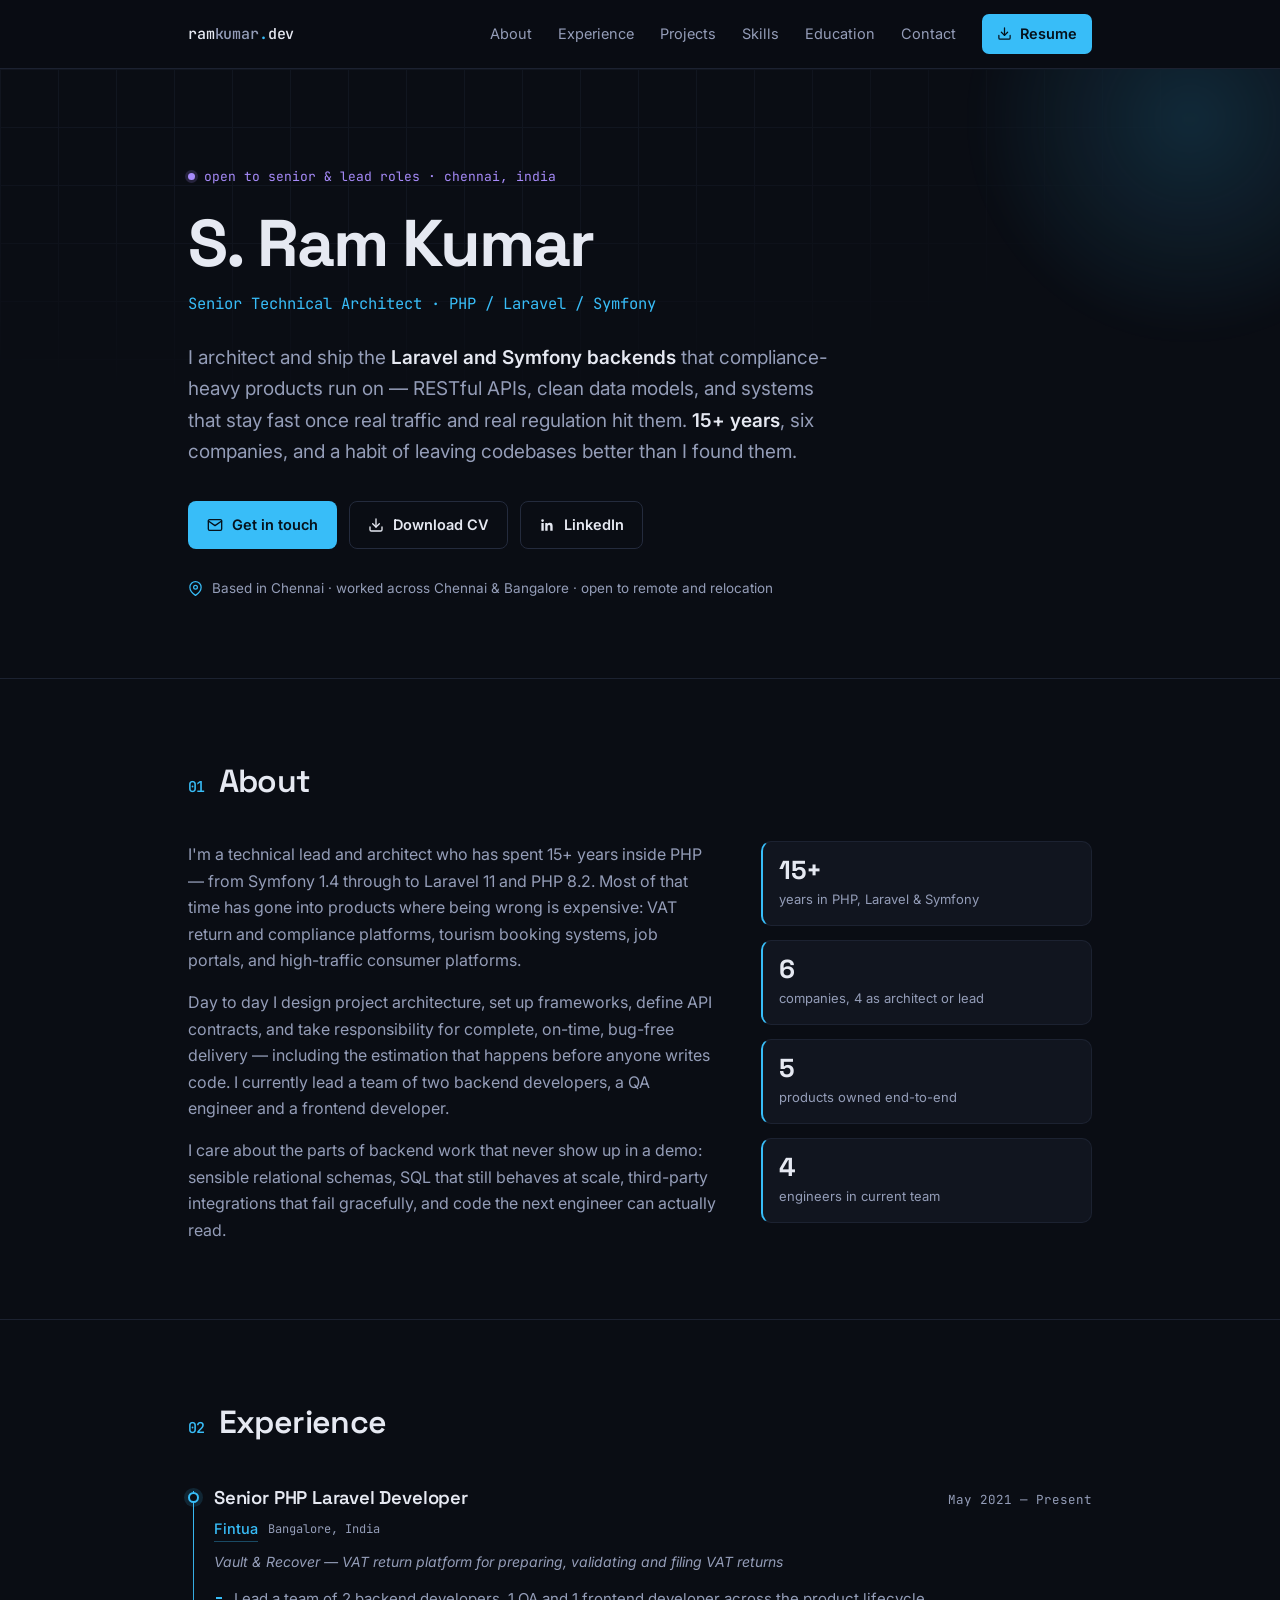
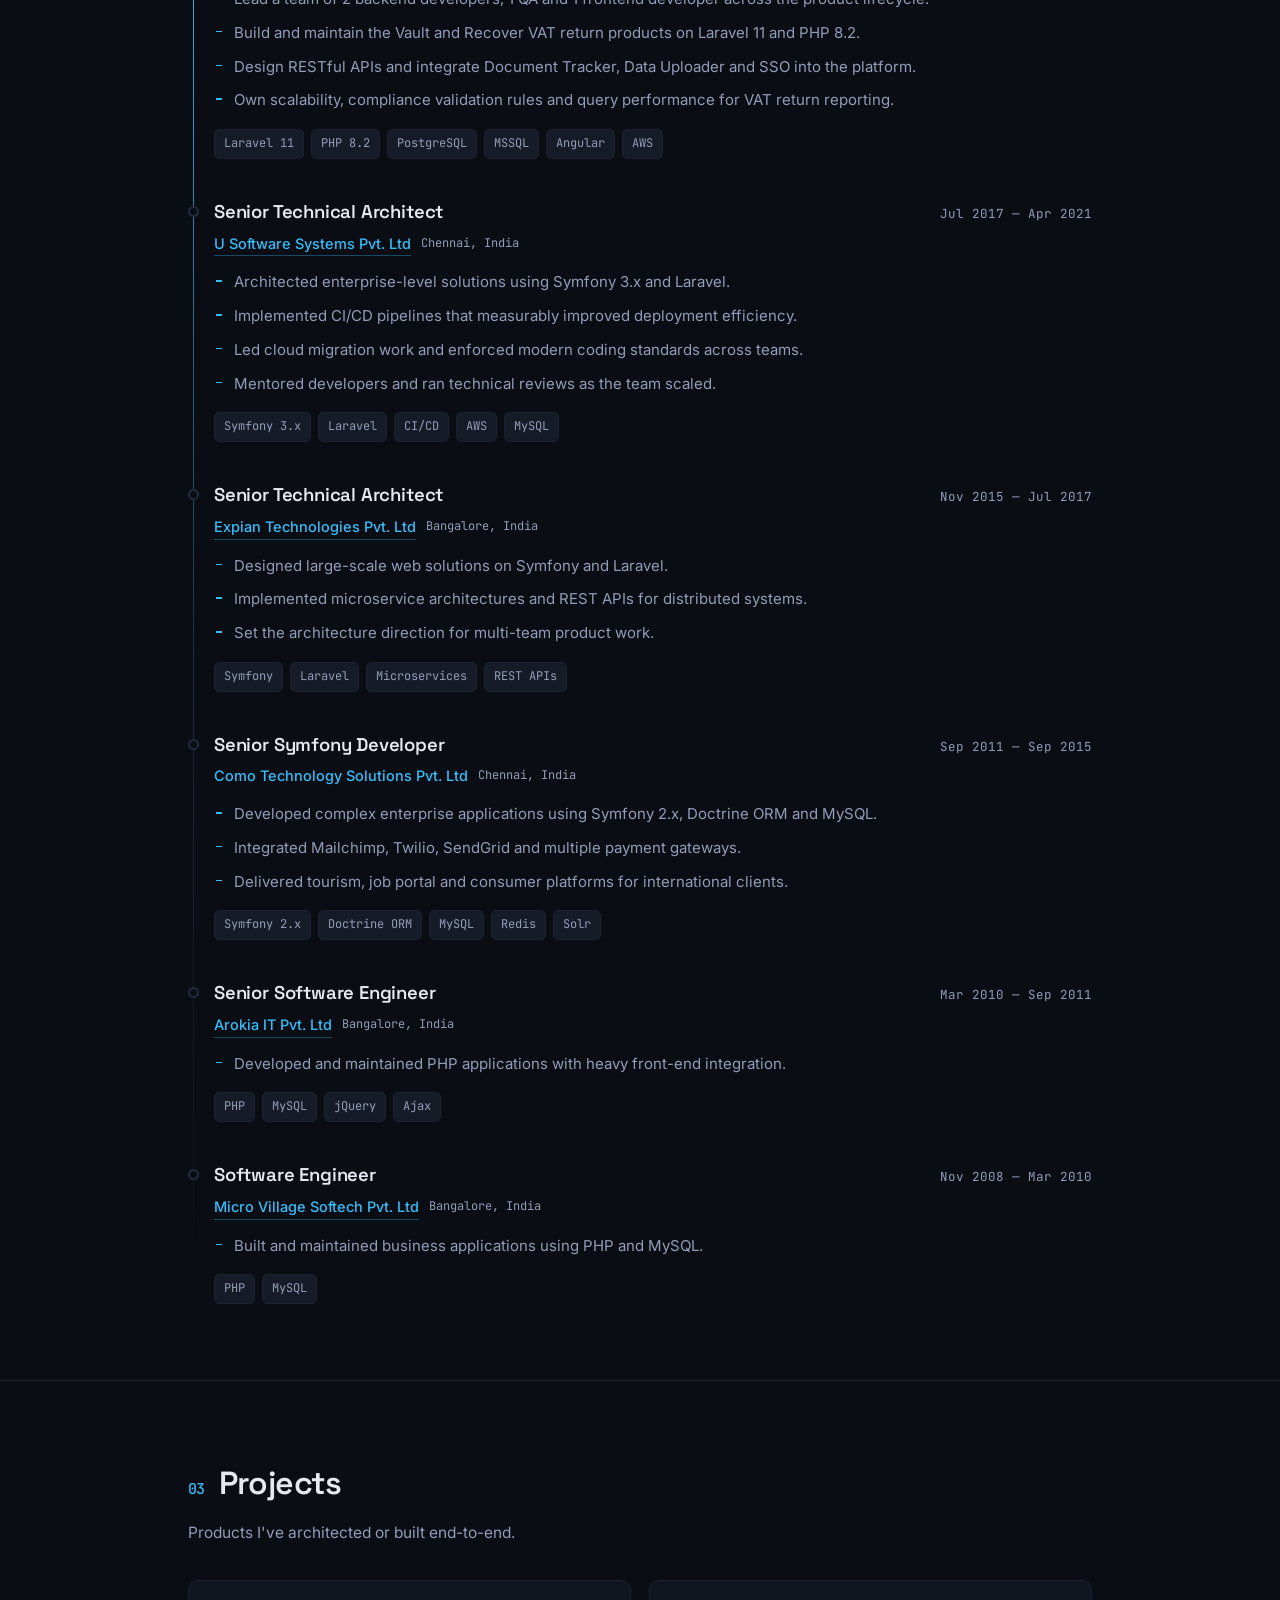
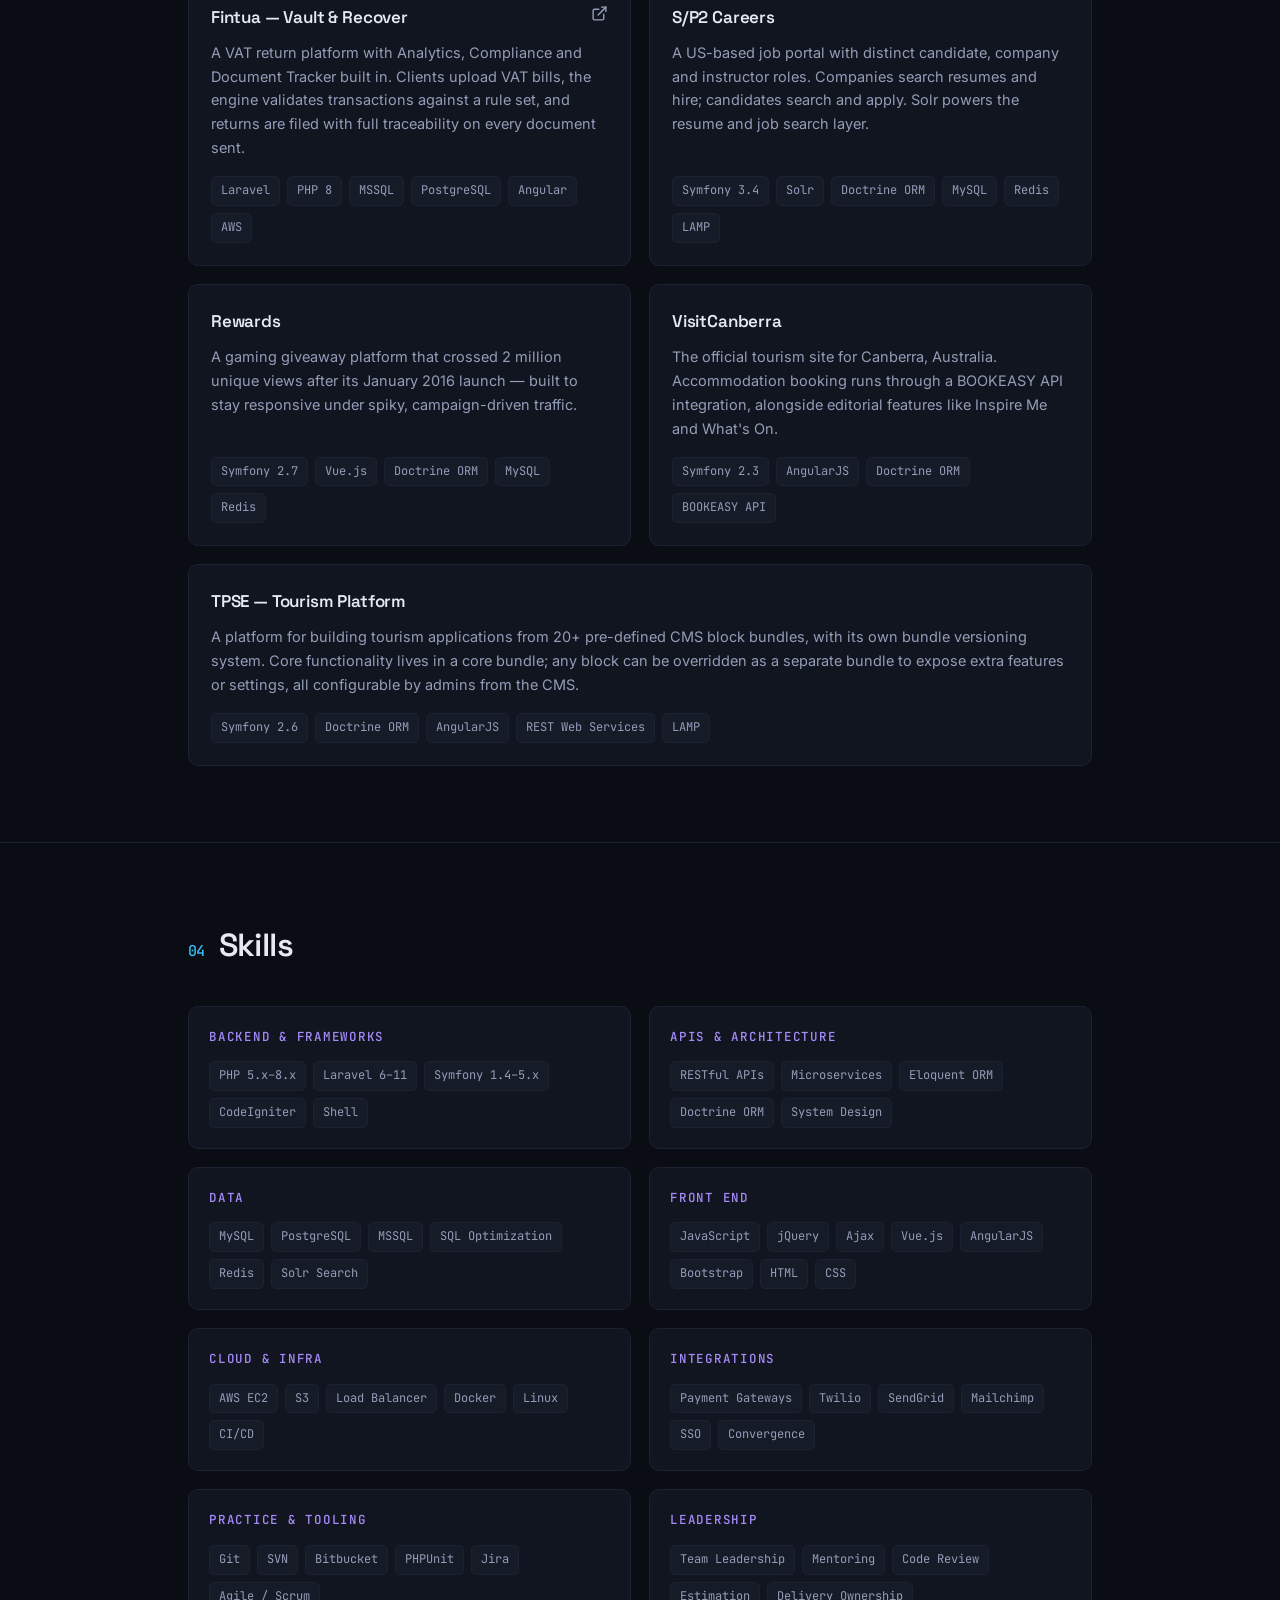
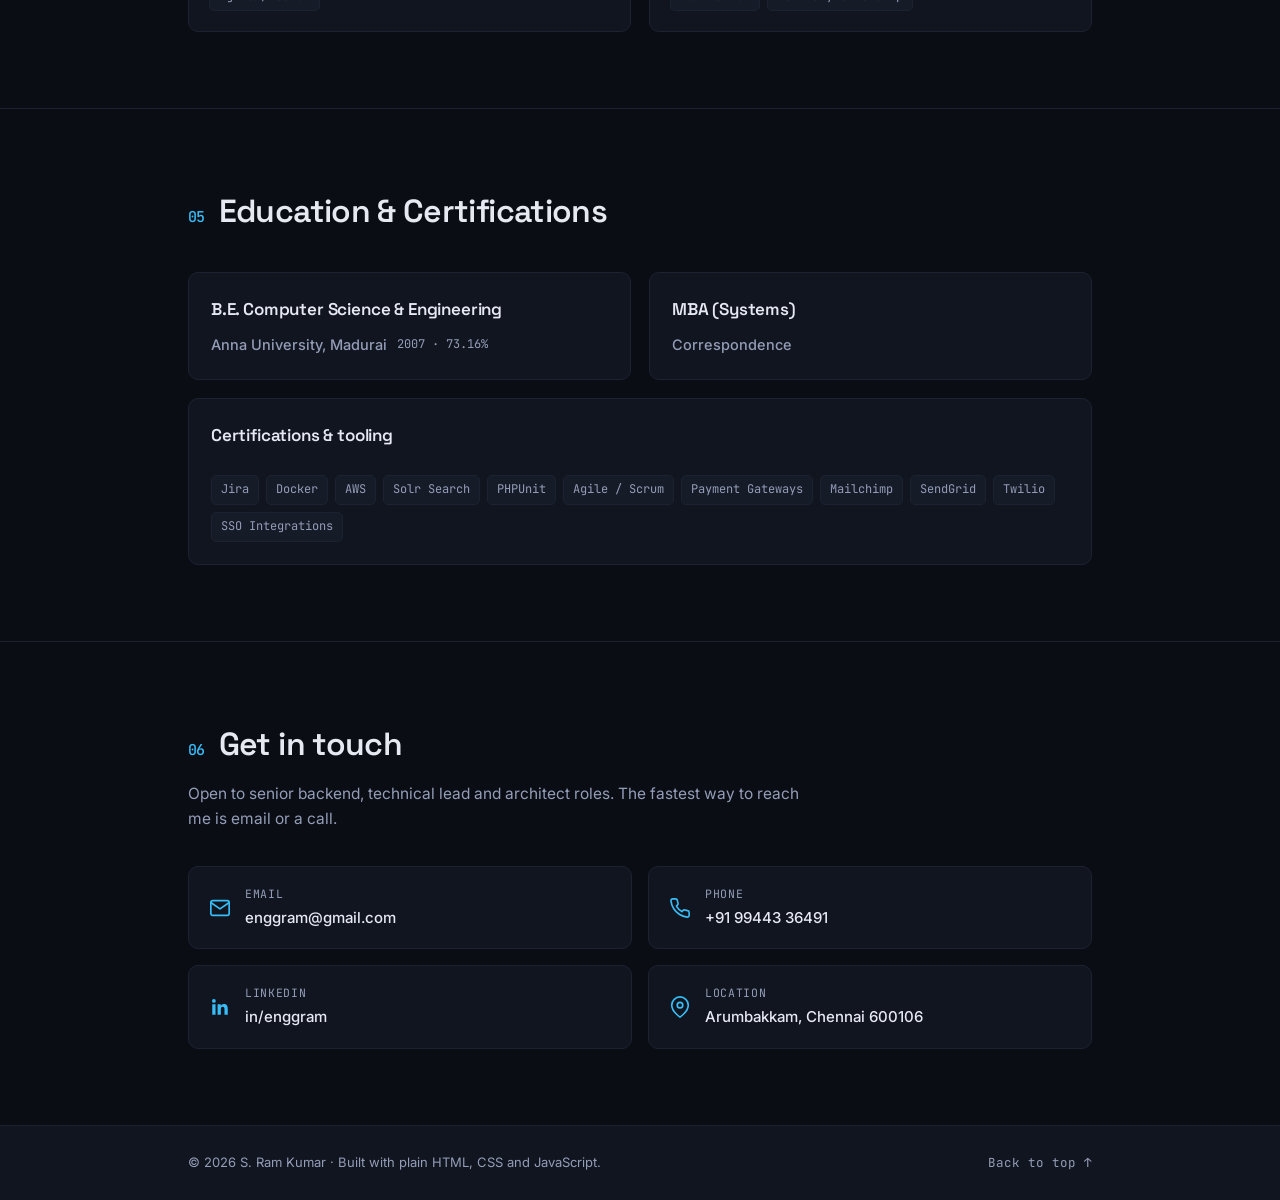
==== index.html @ 25eab1ee "Portfolio & Profile Initial Commit" ====
<!DOCTYPE html>
<html lang="en">
<head>
<meta charset="UTF-8">
<meta name="viewport" content="width=device-width, initial-scale=1.0">
<title>S. Ram Kumar — Senior Technical Architect, PHP / Laravel</title>
<meta name="description" content="S. Ram Kumar — Senior Technical Architect and Technical Lead with 15+ years in PHP, Laravel and Symfony. RESTful APIs, microservices, VAT compliance platforms. Chennai, India.">
<meta name="author" content="S. Ram Kumar">

<!-- Open Graph -->
<meta property="og:type" content="website">
<meta property="og:title" content="S. Ram Kumar — Senior Technical Architect, PHP / Laravel">
<meta property="og:description" content="15+ years building scalable PHP, Laravel and Symfony applications, RESTful APIs and microservices.">
<meta name="twitter:card" content="summary">

<link rel="icon" href="data:image/svg+xml,%3Csvg xmlns='http://www.w3.org/2000/svg' viewBox='0 0 64 64'%3E%3Crect width='64' height='64' rx='14' fill='%230A0D14'/%3E%3Ctext x='32' y='42' font-family='monospace' font-size='26' font-weight='bold' fill='%2338BDF8' text-anchor='middle'%3ERK%3C/text%3E%3C/svg%3E">

<link rel="preconnect" href="https://fonts.googleapis.com">
<link rel="preconnect" href="https://fonts.gstatic.com" crossorigin>
<link href="https://fonts.googleapis.com/css2?family=Space+Grotesk:wght@500;600;700&family=Inter:wght@400;500;600&family=JetBrains+Mono:wght@400;500&display=swap" rel="stylesheet">

<link rel="stylesheet" href="assets/css/styles.css">
</head>
<body>

<a class="skip-link" href="#about">Skip to content</a>

<!-- ============ NAV ============ -->
<header class="nav" id="siteNav">
  <div class="nav-inner">
    <a class="logo" href="#top" aria-label="S. Ram Kumar, back to top">
      ram<span>kumar</span><span class="logo-dot">.</span>dev
    </a>

    <nav class="links" id="navLinks" aria-label="Main navigation">
      <a href="#about">About</a>
      <a href="#experience">Experience</a>
      <a href="#projects">Projects</a>
      <a href="#skills">Skills</a>
      <a href="#education">Education</a>
      <a href="#contact">Contact</a>
      <a class="nav-cta" href="assets/S-Ram-Kumar-CV.pdf" download>
        <svg viewBox="0 0 24 24" fill="none" stroke="currentColor" stroke-width="2" stroke-linecap="round" stroke-linejoin="round" aria-hidden="true"><path d="M21 15v4a2 2 0 0 1-2 2H5a2 2 0 0 1-2-2v-4"/><polyline points="7 10 12 15 17 10"/><line x1="12" y1="15" x2="12" y2="3"/></svg>
        Resume
      </a>
    </nav>

    <button class="nav-toggle" id="navToggle" aria-label="Open menu" aria-expanded="false" aria-controls="navLinks">
      <span></span><span></span><span></span>
    </button>
  </div>
  <div class="scroll-progress" id="scrollProgress" aria-hidden="true"></div>
</header>

<main id="top">

  <!-- ============ HERO ============ -->
  <section class="hero">
    <div class="wrap hero-inner">
      <p class="eyebrow"><span class="dot"></span> open to senior &amp; lead roles · chennai, india</p>

      <h1 class="name">S. Ram Kumar</h1>
      <p class="role">Senior Technical Architect · PHP / Laravel / Symfony</p>

      <p class="tagline">
        I architect and ship the <strong>Laravel and Symfony backends</strong> that compliance-heavy
        products run on — RESTful APIs, clean data models, and systems that stay fast once real
        traffic and real regulation hit them. <strong>15+ years</strong>, six companies, and a
        habit of leaving codebases better than I found them.
      </p>

      <div class="cta-row">
        <a class="btn btn-primary" href="#contact">
          <svg viewBox="0 0 24 24" fill="none" stroke="currentColor" stroke-width="2" stroke-linecap="round" stroke-linejoin="round" aria-hidden="true"><path d="M4 4h16c1.1 0 2 .9 2 2v12c0 1.1-.9 2-2 2H4c-1.1 0-2-.9-2-2V6c0-1.1.9-2 2-2z"/><polyline points="22,6 12,13 2,6"/></svg>
          Get in touch
        </a>
        <a class="btn btn-outline" href="assets/S-Ram-Kumar-CV.pdf" download>
          <svg viewBox="0 0 24 24" fill="none" stroke="currentColor" stroke-width="2" stroke-linecap="round" stroke-linejoin="round" aria-hidden="true"><path d="M21 15v4a2 2 0 0 1-2 2H5a2 2 0 0 1-2-2v-4"/><polyline points="7 10 12 15 17 10"/><line x1="12" y1="15" x2="12" y2="3"/></svg>
          Download CV
        </a>
        <a class="btn btn-outline" href="https://www.linkedin.com/in/enggram/" target="_blank" rel="noopener">
          <svg viewBox="0 0 24 24" fill="currentColor" aria-hidden="true"><path d="M20.45 20.45h-3.55v-5.57c0-1.33-.03-3.04-1.85-3.04-1.85 0-2.13 1.45-2.13 2.94v5.67H9.36V9h3.41v1.56h.05a3.74 3.74 0 0 1 3.37-1.85c3.6 0 4.27 2.37 4.27 5.46v6.28zM5.34 7.43a2.06 2.06 0 1 1 0-4.12 2.06 2.06 0 0 1 0 4.12zM7.12 20.45H3.56V9h3.56v11.45z"/></svg>
          LinkedIn
        </a>
      </div>

      <p class="location-line">
        <svg viewBox="0 0 24 24" fill="none" stroke="currentColor" stroke-width="2" stroke-linecap="round" stroke-linejoin="round" aria-hidden="true"><path d="M21 10c0 7-9 13-9 13s-9-6-9-13a9 9 0 0 1 18 0z"/><circle cx="12" cy="10" r="3"/></svg>
        Based in Chennai · worked across Chennai &amp; Bangalore · open to remote and relocation
      </p>
    </div>
  </section>

  <!-- ============ 01 ABOUT ============ -->
  <section id="about" class="reveal">
    <div class="wrap">
      <h2 class="section-title"><span class="num">01</span>About</h2>

      <div class="about-grid">
        <div class="about-copy">
          <p>
            I'm a technical lead and architect who has spent 15+ years inside PHP — from
            Symfony 1.4 through to Laravel 11 and PHP 8.2. Most of that time has gone into products
            where being wrong is expensive: VAT return and compliance platforms, tourism booking
            systems, job portals, and high-traffic consumer platforms.
          </p>
          <p>
            Day to day I design project architecture, set up frameworks, define API contracts, and
            take responsibility for complete, on-time, bug-free delivery — including the estimation
            that happens before anyone writes code. I currently lead a team of two backend
            developers, a QA engineer and a frontend developer.
          </p>
          <p>
            I care about the parts of backend work that never show up in a demo: sensible relational
            schemas, SQL that still behaves at scale, third-party integrations that fail gracefully,
            and code the next engineer can actually read.
          </p>
        </div>

        <ul class="stats" aria-label="Career highlights">
          <li><strong>15+</strong><span>years in PHP, Laravel &amp; Symfony</span></li>
          <li><strong>6</strong><span>companies, 4 as architect or lead</span></li>
          <li><strong>5</strong><span>products owned end-to-end</span></li>
          <li><strong>4</strong><span>engineers in current team</span></li>
        </ul>
      </div>
    </div>
  </section>

  <!-- ============ 02 EXPERIENCE ============ -->
  <section id="experience" class="reveal">
    <div class="wrap">
      <h2 class="section-title"><span class="num">02</span>Experience</h2>

      <div class="timeline">

        <article class="job">
          <div class="job-head">
            <h3>Senior PHP Laravel Developer</h3>
            <span class="period">May 2021 — Present</span>
          </div>
          <p class="company">
            <a href="https://vault.fintua.com" target="_blank" rel="noopener">Fintua</a>
            <span class="loc">Bangalore, India</span>
          </p>
          <p class="context">Vault &amp; Recover — VAT return platform for preparing, validating and filing VAT returns</p>
          <ul>
            <li>Lead a team of 2 backend developers, 1 QA and 1 frontend developer across the product lifecycle.</li>
            <li>Build and maintain the Vault and Recover VAT return products on Laravel 11 and PHP 8.2.</li>
            <li>Design RESTful APIs and integrate Document Tracker, Data Uploader and SSO into the platform.</li>
            <li>Own scalability, compliance validation rules and query performance for VAT return reporting.</li>
          </ul>
          <ul class="tags" aria-label="Technologies">
            <li>Laravel 11</li><li>PHP 8.2</li><li>PostgreSQL</li><li>MSSQL</li><li>Angular</li><li>AWS</li>
          </ul>
        </article>

        <article class="job">
          <div class="job-head">
            <h3>Senior Technical Architect</h3>
            <span class="period">Jul 2017 — Apr 2021</span>
          </div>
          <p class="company">
            <a href="https://www.usoftwaresystems.in" target="_blank" rel="noopener">U Software Systems Pvt. Ltd</a>
            <span class="loc">Chennai, India</span>
          </p>
          <ul>
            <li>Architected enterprise-level solutions using Symfony 3.x and Laravel.</li>
            <li>Implemented CI/CD pipelines that measurably improved deployment efficiency.</li>
            <li>Led cloud migration work and enforced modern coding standards across teams.</li>
            <li>Mentored developers and ran technical reviews as the team scaled.</li>
          </ul>
          <ul class="tags" aria-label="Technologies">
            <li>Symfony 3.x</li><li>Laravel</li><li>CI/CD</li><li>AWS</li><li>MySQL</li>
          </ul>
        </article>

        <article class="job">
          <div class="job-head">
            <h3>Senior Technical Architect</h3>
            <span class="period">Nov 2015 — Jul 2017</span>
          </div>
          <p class="company">
            <a href="https://thescalers.com/" target="_blank" rel="noopener">Expian Technologies Pvt. Ltd</a>
            <span class="loc">Bangalore, India</span>
          </p>
          <ul>
            <li>Designed large-scale web solutions on Symfony and Laravel.</li>
            <li>Implemented microservice architectures and REST APIs for distributed systems.</li>
            <li>Set the architecture direction for multi-team product work.</li>
          </ul>
          <ul class="tags" aria-label="Technologies">
            <li>Symfony</li><li>Laravel</li><li>Microservices</li><li>REST APIs</li>
          </ul>
        </article>

        <article class="job">
          <div class="job-head">
            <h3>Senior Symfony Developer</h3>
            <span class="period">Sep 2011 — Sep 2015</span>
          </div>
          <p class="company">
            Como Technology Solutions Pvt. Ltd
            <span class="loc">Chennai, India</span>
          </p>
          <ul>
            <li>Developed complex enterprise applications using Symfony 2.x, Doctrine ORM and MySQL.</li>
            <li>Integrated Mailchimp, Twilio, SendGrid and multiple payment gateways.</li>
            <li>Delivered tourism, job portal and consumer platforms for international clients.</li>
          </ul>
          <ul class="tags" aria-label="Technologies">
            <li>Symfony 2.x</li><li>Doctrine ORM</li><li>MySQL</li><li>Redis</li><li>Solr</li>
          </ul>
        </article>

        <article class="job">
          <div class="job-head">
            <h3>Senior Software Engineer</h3>
            <span class="period">Mar 2010 — Sep 2011</span>
          </div>
          <p class="company">
            <a href="https://www.arokiait.com/" target="_blank" rel="noopener">Arokia IT Pvt. Ltd</a>
            <span class="loc">Bangalore, India</span>
          </p>
          <ul>
            <li>Developed and maintained PHP applications with heavy front-end integration.</li>
          </ul>
          <ul class="tags" aria-label="Technologies">
            <li>PHP</li><li>MySQL</li><li>jQuery</li><li>Ajax</li>
          </ul>
        </article>

        <article class="job">
          <div class="job-head">
            <h3>Software Engineer</h3>
            <span class="period">Nov 2008 — Mar 2010</span>
          </div>
          <p class="company">
            <a href="https://microvillage.in/" target="_blank" rel="noopener">Micro Village Softech Pvt. Ltd</a>
            <span class="loc">Bangalore, India</span>
          </p>
          <ul>
            <li>Built and maintained business applications using PHP and MySQL.</li>
          </ul>
          <ul class="tags" aria-label="Technologies">
            <li>PHP</li><li>MySQL</li>
          </ul>
        </article>

      </div>
    </div>
  </section>

  <!-- ============ 03 PROJECTS ============ -->
  <section id="projects" class="reveal">
    <div class="wrap">
      <h2 class="section-title"><span class="num">03</span>Projects</h2>
      <p class="section-lead">Products I've architected or built end-to-end.</p>

      <div class="project-grid">

        <article class="card">
          <header>
            <h3>Fintua — Vault &amp; Recover</h3>
            <a class="card-link" href="https://vault.fintua.com" target="_blank" rel="noopener" aria-label="Visit Fintua Vault">
              <svg viewBox="0 0 24 24" fill="none" stroke="currentColor" stroke-width="2" stroke-linecap="round" stroke-linejoin="round" aria-hidden="true"><path d="M18 13v6a2 2 0 0 1-2 2H5a2 2 0 0 1-2-2V8a2 2 0 0 1 2-2h6"/><polyline points="15 3 21 3 21 9"/><line x1="10" y1="14" x2="21" y2="3"/></svg>
            </a>
          </header>
          <p>
            A VAT return platform with Analytics, Compliance and Document Tracker built in. Clients
            upload VAT bills, the engine validates transactions against a rule set, and returns are
            filed with full traceability on every document sent.
          </p>
          <ul class="tags" aria-label="Technologies">
            <li>Laravel</li><li>PHP 8</li><li>MSSQL</li><li>PostgreSQL</li><li>Angular</li><li>AWS</li>
          </ul>
        </article>

        <article class="card">
          <header><h3>S/P2 Careers</h3></header>
          <p>
            A US-based job portal with distinct candidate, company and instructor roles. Companies
            search resumes and hire; candidates search and apply. Solr powers the resume and job
            search layer.
          </p>
          <ul class="tags" aria-label="Technologies">
            <li>Symfony 3.4</li><li>Solr</li><li>Doctrine ORM</li><li>MySQL</li><li>Redis</li><li>LAMP</li>
          </ul>
        </article>

        <article class="card">
          <header><h3>Rewards</h3></header>
          <p>
            A gaming giveaway platform that crossed 2 million unique views after its January 2016
            launch — built to stay responsive under spiky, campaign-driven traffic.
          </p>
          <ul class="tags" aria-label="Technologies">
            <li>Symfony 2.7</li><li>Vue.js</li><li>Doctrine ORM</li><li>MySQL</li><li>Redis</li>
          </ul>
        </article>

        <article class="card">
          <header><h3>VisitCanberra</h3></header>
          <p>
            The official tourism site for Canberra, Australia. Accommodation booking runs through a
            BOOKEASY API integration, alongside editorial features like Inspire Me and What's On.
          </p>
          <ul class="tags" aria-label="Technologies">
            <li>Symfony 2.3</li><li>AngularJS</li><li>Doctrine ORM</li><li>BOOKEASY API</li>
          </ul>
        </article>

        <article class="card card-wide">
          <header><h3>TPSE — Tourism Platform</h3></header>
          <p>
            A platform for building tourism applications from 20+ pre-defined CMS block bundles, with
            its own bundle versioning system. Core functionality lives in a core bundle; any block can
            be overridden as a separate bundle to expose extra features or settings, all configurable
            by admins from the CMS.
          </p>
          <ul class="tags" aria-label="Technologies">
            <li>Symfony 2.6</li><li>Doctrine ORM</li><li>AngularJS</li><li>REST Web Services</li><li>LAMP</li>
          </ul>
        </article>

      </div>
    </div>
  </section>

  <!-- ============ 04 SKILLS ============ -->
  <section id="skills" class="reveal">
    <div class="wrap">
      <h2 class="section-title"><span class="num">04</span>Skills</h2>

      <div class="skills-grid">
        <div class="skill-group">
          <h3>backend &amp; frameworks</h3>
          <ul class="tags">
            <li>PHP 5.x–8.x</li><li>Laravel 6–11</li><li>Symfony 1.4–5.x</li><li>CodeIgniter</li><li>Shell</li>
          </ul>
        </div>

        <div class="skill-group">
          <h3>apis &amp; architecture</h3>
          <ul class="tags">
            <li>RESTful APIs</li><li>Microservices</li><li>Eloquent ORM</li><li>Doctrine ORM</li><li>System Design</li>
          </ul>
        </div>

        <div class="skill-group">
          <h3>data</h3>
          <ul class="tags">
            <li>MySQL</li><li>PostgreSQL</li><li>MSSQL</li><li>SQL Optimization</li><li>Redis</li><li>Solr Search</li>
          </ul>
        </div>

        <div class="skill-group">
          <h3>front end</h3>
          <ul class="tags">
            <li>JavaScript</li><li>jQuery</li><li>Ajax</li><li>Vue.js</li><li>AngularJS</li><li>Bootstrap</li><li>HTML</li><li>CSS</li>
          </ul>
        </div>

        <div class="skill-group">
          <h3>cloud &amp; infra</h3>
          <ul class="tags">
            <li>AWS EC2</li><li>S3</li><li>Load Balancer</li><li>Docker</li><li>Linux</li><li>CI/CD</li>
          </ul>
        </div>

        <div class="skill-group">
          <h3>integrations</h3>
          <ul class="tags">
            <li>Payment Gateways</li><li>Twilio</li><li>SendGrid</li><li>Mailchimp</li><li>SSO</li><li>Convergence</li>
          </ul>
        </div>

        <div class="skill-group">
          <h3>practice &amp; tooling</h3>
          <ul class="tags">
            <li>Git</li><li>SVN</li><li>Bitbucket</li><li>PHPUnit</li><li>Jira</li><li>Agile / Scrum</li>
          </ul>
        </div>

        <div class="skill-group">
          <h3>leadership</h3>
          <ul class="tags">
            <li>Team Leadership</li><li>Mentoring</li><li>Code Review</li><li>Estimation</li><li>Delivery Ownership</li>
          </ul>
        </div>
      </div>
    </div>
  </section>

  <!-- ============ 05 EDUCATION ============ -->
  <section id="education" class="reveal">
    <div class="wrap">
      <h2 class="section-title"><span class="num">05</span>Education &amp; Certifications</h2>

      <div class="edu-grid">
        <article class="card">
          <header><h3>B.E. Computer Science &amp; Engineering</h3></header>
          <p class="company">Anna University, Madurai <span class="loc">2007 · 73.16%</span></p>
        </article>

        <article class="card">
          <header><h3>MBA (Systems)</h3></header>
          <p class="company">Correspondence</p>
        </article>

        <article class="card card-wide">
          <header><h3>Certifications &amp; tooling</h3></header>
          <ul class="tags">
            <li>Jira</li><li>Docker</li><li>AWS</li><li>Solr Search</li><li>PHPUnit</li>
            <li>Agile / Scrum</li><li>Payment Gateways</li><li>Mailchimp</li><li>SendGrid</li>
            <li>Twilio</li><li>SSO Integrations</li>
          </ul>
        </article>
      </div>
    </div>
  </section>

  <!-- ============ 06 CONTACT ============ -->
  <section id="contact" class="contact reveal">
    <div class="wrap">
      <h2 class="section-title"><span class="num">06</span>Get in touch</h2>
      <p class="section-lead">
        Open to senior backend, technical lead and architect roles. The fastest way to reach me is
        email or a call.
      </p>

      <div class="contact-grid">
        <a class="contact-card" href="mailto:enggram@gmail.com">
          <svg viewBox="0 0 24 24" fill="none" stroke="currentColor" stroke-width="1.8" stroke-linecap="round" stroke-linejoin="round" aria-hidden="true"><path d="M4 4h16c1.1 0 2 .9 2 2v12c0 1.1-.9 2-2 2H4c-1.1 0-2-.9-2-2V6c0-1.1.9-2 2-2z"/><polyline points="22,6 12,13 2,6"/></svg>
          <span class="k">email</span>
          <span class="v">enggram@gmail.com</span>
        </a>

        <a class="contact-card" href="tel:+919944336491">
          <svg viewBox="0 0 24 24" fill="none" stroke="currentColor" stroke-width="1.8" stroke-linecap="round" stroke-linejoin="round" aria-hidden="true"><path d="M22 16.92v3a2 2 0 0 1-2.18 2 19.79 19.79 0 0 1-8.63-3.07 19.5 19.5 0 0 1-6-6 19.79 19.79 0 0 1-3.07-8.67A2 2 0 0 1 4.11 2h3a2 2 0 0 1 2 1.72c.13.96.36 1.9.7 2.81a2 2 0 0 1-.45 2.11L8.09 9.91a16 16 0 0 0 6 6l1.27-1.27a2 2 0 0 1 2.11-.45c.9.34 1.85.57 2.81.7A2 2 0 0 1 22 16.92z"/></svg>
          <span class="k">phone</span>
          <span class="v">+91 99443 36491</span>
        </a>

        <a class="contact-card" href="https://www.linkedin.com/in/enggram/" target="_blank" rel="noopener">
          <svg viewBox="0 0 24 24" fill="currentColor" aria-hidden="true"><path d="M20.45 20.45h-3.55v-5.57c0-1.33-.03-3.04-1.85-3.04-1.85 0-2.13 1.45-2.13 2.94v5.67H9.36V9h3.41v1.56h.05a3.74 3.74 0 0 1 3.37-1.85c3.6 0 4.27 2.37 4.27 5.46v6.28zM5.34 7.43a2.06 2.06 0 1 1 0-4.12 2.06 2.06 0 0 1 0 4.12zM7.12 20.45H3.56V9h3.56v11.45z"/></svg>
          <span class="k">linkedin</span>
          <span class="v">in/enggram</span>
        </a>

        <div class="contact-card is-static">
          <svg viewBox="0 0 24 24" fill="none" stroke="currentColor" stroke-width="1.8" stroke-linecap="round" stroke-linejoin="round" aria-hidden="true"><path d="M21 10c0 7-9 13-9 13s-9-6-9-13a9 9 0 0 1 18 0z"/><circle cx="12" cy="10" r="3"/></svg>
          <span class="k">location</span>
          <span class="v">Arumbakkam, Chennai 600106</span>
        </div>
      </div>
    </div>
  </section>

</main>

<footer class="site-footer">
  <div class="wrap footer-inner">
    <p>&copy; <span id="year">2026</span> S. Ram Kumar · Built with plain HTML, CSS and JavaScript.</p>
    <a class="to-top" href="#top">Back to top &uarr;</a>
  </div>
</footer>

<script src="assets/js/main.js" defer></script>
</body>
</html>
---- assets/css/styles.css ----
/* =========================================================
   S. Ram Kumar — single page portfolio
   Dark theme. Plain CSS, no build step.
   ========================================================= */

:root{
  --bg:#0A0D14;
  --surface:#11151F;
  --surface-2:#161B28;
  --line:#242B3D;
  --line-soft:#1C2231;
  --text:#E6E9F2;
  --text-muted:#949DB8;
  --accent:#38BDF8;
  --accent-2:#A78BFA;
  --accent-ink:#06121C;

  --font-display:'Space Grotesk','Inter',sans-serif;
  --font-body:'Inter',-apple-system,BlinkMacSystemFont,'Segoe UI',sans-serif;
  --font-mono:'JetBrains Mono','SFMono-Regular',Menlo,monospace;

  --nav-h:68px;
  --radius:10px;

  color-scheme:dark;
}

*,*::before,*::after{ box-sizing:border-box; }

html{
  scroll-behavior:smooth;
  scroll-padding-top:calc(var(--nav-h) + 16px);
  -webkit-text-size-adjust:100%;
}

body{
  margin:0;
  background:var(--bg);
  color:var(--text);
  font-family:var(--font-body);
  font-size:16px;
  line-height:1.65;
  -webkit-font-smoothing:antialiased;
  overflow-x:hidden;
}

a{ color:inherit; }
img{ max-width:100%; display:block; }
ul{ margin:0; padding:0; }
p{ margin:0 0 16px; }

::selection{ background:var(--accent); color:var(--accent-ink); }

:focus-visible{
  outline:2px solid var(--accent-2);
  outline-offset:3px;
  border-radius:4px;
}

.skip-link{
  position:absolute;
  left:-9999px;
  top:0;
  z-index:200;
  background:var(--accent);
  color:var(--accent-ink);
  padding:10px 18px;
  font-weight:600;
  border-radius:0 0 8px 0;
}
.skip-link:focus{ left:0; }

.wrap{
  width:100%;
  max-width:960px;
  margin:0 auto;
  padding:0 28px;
}

/* ---------------------------------------------------------
   Nav
   --------------------------------------------------------- */
.nav{
  position:sticky;
  top:0;
  z-index:60;
  background:rgba(10,13,20,.82);
  backdrop-filter:blur(12px);
  -webkit-backdrop-filter:blur(12px);
  border-bottom:1px solid var(--line-soft);
  transition:border-color .2s ease, box-shadow .2s ease;
}
.nav.is-scrolled{
  border-bottom-color:var(--line);
  box-shadow:0 8px 30px rgba(0,0,0,.35);
}
/* without backdrop blur, a translucent bar is unreadable over content */
@supports not ((backdrop-filter:blur(2px)) or (-webkit-backdrop-filter:blur(2px))){
  .nav{ background:rgba(10,13,20,.97); }
}
/* keep the bar solid while the mobile panel is open */
body.menu-open .nav{ background:var(--bg); }

.nav-inner{
  max-width:960px;
  margin:0 auto;
  padding:0 28px;
  height:var(--nav-h);
  display:flex;
  align-items:center;
  justify-content:space-between;
  gap:20px;
}

.logo{
  font-family:var(--font-mono);
  font-size:15px;
  font-weight:500;
  text-decoration:none;
  color:var(--text);
  letter-spacing:-.01em;
  white-space:nowrap;
}
.logo span{ color:var(--text-muted); }
.logo .logo-dot{ color:var(--accent); }

.links{
  display:flex;
  align-items:center;
  gap:26px;
}
.links a{
  position:relative;
  text-decoration:none;
  color:var(--text-muted);
  font-size:14.5px;
  padding:4px 0;
  transition:color .16s ease;
}
.links a::after{
  content:"";
  position:absolute;
  left:0; right:0; bottom:-2px;
  height:1.5px;
  background:var(--accent);
  transform:scaleX(0);
  transform-origin:left;
  transition:transform .2s ease;
}
.links a:hover{ color:var(--text); }
.links a:hover::after{ transform:scaleX(1); }
.links a.is-active{ color:var(--accent); }
.links a.is-active::after{ transform:scaleX(1); }

.nav-cta{
  display:inline-flex;
  align-items:center;
  gap:8px;
  background:var(--accent);
  color:var(--accent-ink) !important;
  padding:8px 15px !important;
  border-radius:7px;
  font-weight:600;
  font-size:14px;
  transition:filter .16s ease, transform .12s ease;
}
.nav-cta::after{ display:none !important; }
.nav-cta:hover{ filter:brightness(1.1); transform:translateY(-1px); }
.nav-cta svg{ width:15px; height:15px; }

.nav-toggle{
  display:none;
  flex-direction:column;
  justify-content:center;
  gap:5px;
  width:42px;
  height:42px;
  padding:0 10px;
  background:transparent;
  border:1px solid var(--line);
  border-radius:8px;
  cursor:pointer;
}
.nav-toggle span{
  display:block;
  height:1.8px;
  width:100%;
  background:var(--text);
  border-radius:2px;
  transition:transform .22s ease, opacity .18s ease;
}
.nav-toggle[aria-expanded="true"] span:nth-child(1){ transform:translateY(6.8px) rotate(45deg); }
.nav-toggle[aria-expanded="true"] span:nth-child(2){ opacity:0; }
.nav-toggle[aria-expanded="true"] span:nth-child(3){ transform:translateY(-6.8px) rotate(-45deg); }

.scroll-progress{
  position:absolute;
  left:0; bottom:-1px;
  height:2px;
  width:0;
  background:linear-gradient(90deg,var(--accent),var(--accent-2));
  transition:width .08s linear;
}

/* ---------------------------------------------------------
   Hero
   --------------------------------------------------------- */
.hero{
  position:relative;
  padding:92px 0 78px;
  overflow:hidden;
  border-bottom:1px solid var(--line-soft);
}
.hero::before{
  content:"";
  position:absolute;
  inset:0;
  background-image:
    linear-gradient(var(--line) 1px,transparent 1px),
    linear-gradient(90deg,var(--line) 1px,transparent 1px);
  background-size:58px 58px;
  opacity:.3;
  mask-image:radial-gradient(ellipse 75% 65% at 30% 0%,#000 35%,transparent 88%);
  -webkit-mask-image:radial-gradient(ellipse 75% 65% at 30% 0%,#000 35%,transparent 88%);
}
.hero::after{
  content:"";
  position:absolute;
  top:-180px; right:-140px;
  width:460px; height:460px;
  border-radius:50%;
  background:radial-gradient(circle,rgba(56,189,248,.16),transparent 68%);
  filter:blur(10px);
  pointer-events:none;
}
.hero-inner{ position:relative; z-index:1; }

.eyebrow{
  display:inline-flex;
  align-items:center;
  gap:9px;
  font-family:var(--font-mono);
  font-size:13px;
  color:var(--accent-2);
  margin:0 0 22px;
  animation:fadeUp .55s ease both;
}
.eyebrow .dot{
  width:7px; height:7px;
  border-radius:50%;
  background:var(--accent-2);
  box-shadow:0 0 0 3px rgba(167,139,250,.18);
}

.name{
  font-family:var(--font-display);
  font-size:clamp(40px,7.5vw,66px);
  font-weight:700;
  letter-spacing:-.03em;
  line-height:1.05;
  margin:0 0 12px;
  animation:fadeUp .55s ease .07s both;
}

.role{
  font-family:var(--font-mono);
  font-size:clamp(13.5px,2vw,15.5px);
  color:var(--accent);
  margin:0 0 26px;
  animation:fadeUp .55s ease .13s both;
}

.tagline{
  font-size:clamp(16.5px,2.2vw,19px);
  color:var(--text-muted);
  max-width:640px;
  margin:0 0 34px;
  animation:fadeUp .55s ease .19s both;
}
.tagline strong{ color:var(--text); font-weight:600; }

.cta-row{
  display:flex;
  flex-wrap:wrap;
  gap:12px;
  animation:fadeUp .55s ease .25s both;
}

.btn{
  display:inline-flex;
  align-items:center;
  gap:9px;
  padding:11px 18px;
  border-radius:8px;
  font-size:14.5px;
  font-weight:600;
  text-decoration:none;
  border:1px solid transparent;
  transition:transform .12s ease, filter .16s ease,
             border-color .16s ease, color .16s ease, background .16s ease;
}
.btn:hover{ transform:translateY(-2px); }
.btn svg{ width:16px; height:16px; flex-shrink:0; }
.btn-primary{ background:var(--accent); color:var(--accent-ink); }
.btn-primary:hover{ filter:brightness(1.1); }
.btn-outline{
  background:transparent;
  color:var(--text);
  border-color:var(--line);
}
.btn-outline:hover{
  border-color:var(--accent-2);
  color:var(--accent-2);
  background:rgba(167,139,250,.06);
}

.location-line{
  display:flex;
  align-items:center;
  gap:9px;
  flex-wrap:wrap;
  margin:28px 0 0;
  font-size:13.5px;
  color:var(--text-muted);
  animation:fadeUp .55s ease .31s both;
}
.location-line svg{ width:15px; height:15px; color:var(--accent); flex-shrink:0; }

@keyframes fadeUp{
  from{ opacity:0; transform:translateY(12px); }
  to{ opacity:1; transform:none; }
}

/* ---------------------------------------------------------
   Sections
   --------------------------------------------------------- */
section{
  padding:76px 0;
  border-bottom:1px solid var(--line-soft);
}
section:last-of-type{ border-bottom:none; }

.section-title{
  display:flex;
  align-items:baseline;
  gap:14px;
  font-family:var(--font-display);
  font-size:clamp(24px,4vw,32px);
  font-weight:600;
  letter-spacing:-.02em;
  margin:0 0 10px;
}
.section-title .num{
  font-family:var(--font-mono);
  font-size:15px;
  font-weight:500;
  color:var(--accent);
}

.section-lead{
  color:var(--text-muted);
  max-width:620px;
  margin:0 0 34px;
  font-size:15.5px;
}
.section-title + .about-grid,
.section-title + .timeline,
.section-title + .skills-grid,
.section-title + .edu-grid{ margin-top:34px; }

/* reveal on scroll */
.reveal{
  opacity:0;
  transform:translateY(18px);
  transition:opacity .6s ease, transform .6s ease;
}
.reveal.is-visible{ opacity:1; transform:none; }

/* ---------------------------------------------------------
   About
   --------------------------------------------------------- */
.about-grid{
  display:grid;
  grid-template-columns:minmax(0,1.6fr) minmax(0,1fr);
  gap:44px;
  align-items:start;
}
.about-copy p:last-child{ margin-bottom:0; }
.about-copy p{ color:var(--text-muted); }

.stats{
  list-style:none;
  display:grid;
  gap:14px;
}
.stats li{
  background:var(--surface);
  border:1px solid var(--line-soft);
  border-left:2px solid var(--accent);
  border-radius:var(--radius);
  padding:14px 16px;
}
.stats strong{
  display:block;
  font-family:var(--font-display);
  font-size:26px;
  font-weight:700;
  line-height:1.1;
  letter-spacing:-.02em;
}
.stats span{
  font-size:13px;
  color:var(--text-muted);
}

/* ---------------------------------------------------------
   Experience timeline
   --------------------------------------------------------- */
.timeline{
  position:relative;
  padding-left:26px;
  display:grid;
  gap:38px;
}
.timeline::before{
  content:"";
  position:absolute;
  left:5px; top:8px; bottom:8px;
  width:1px;
  background:linear-gradient(180deg,var(--accent),var(--line) 55%,transparent);
}

.job{ position:relative; }
.job::before{
  content:"";
  position:absolute;
  left:-26px; top:9px;
  width:11px; height:11px;
  border-radius:50%;
  background:var(--bg);
  border:2px solid var(--line);
  transition:border-color .2s ease, box-shadow .2s ease;
}
.job:first-child::before{
  border-color:var(--accent);
  box-shadow:0 0 0 4px rgba(56,189,248,.14);
}
.job:hover::before{ border-color:var(--accent); }

.job-head{
  display:flex;
  flex-wrap:wrap;
  align-items:baseline;
  justify-content:space-between;
  gap:8px 18px;
}
.job-head h3{
  font-family:var(--font-display);
  font-size:18.5px;
  font-weight:600;
  letter-spacing:-.01em;
  margin:0;
}
.period{
  font-family:var(--font-mono);
  font-size:12.5px;
  color:var(--text-muted);
  white-space:nowrap;
}

.company{
  display:flex;
  flex-wrap:wrap;
  align-items:center;
  gap:10px;
  margin:4px 0 0;
  font-size:14.5px;
  color:var(--accent);
  font-weight:500;
}
.company a{
  color:inherit;
  text-decoration:none;
  border-bottom:1px solid rgba(56,189,248,.35);
  transition:border-color .16s ease;
}
.company a:hover{ border-bottom-color:var(--accent); }
.company .loc{
  font-family:var(--font-mono);
  font-size:12px;
  font-weight:400;
  color:var(--text-muted);
}

.context{
  margin:8px 0 0;
  font-size:14px;
  color:var(--text-muted);
  font-style:italic;
}

.job ul:not(.tags){
  list-style:none;
  margin:14px 0 0;
  display:grid;
  gap:9px;
}
.job ul:not(.tags) li{
  position:relative;
  padding-left:20px;
  font-size:15px;
  color:var(--text-muted);
}
.job ul:not(.tags) li::before{
  content:"";
  position:absolute;
  left:2px; top:10px;
  width:6px; height:1.5px;
  background:var(--accent);
}

/* ---------------------------------------------------------
   Tags
   --------------------------------------------------------- */
.tags{
  list-style:none;
  display:flex;
  flex-wrap:wrap;
  gap:7px;
  margin:16px 0 0;
}
.tags li{
  font-family:var(--font-mono);
  font-size:12px;
  color:var(--text-muted);
  background:var(--surface-2);
  border:1px solid var(--line-soft);
  border-radius:5px;
  padding:4px 9px;
  transition:color .16s ease, border-color .16s ease;
}
.tags li:hover{ color:var(--accent); border-color:var(--line); }

/* ---------------------------------------------------------
   Cards (projects / education)
   --------------------------------------------------------- */
.project-grid,
.edu-grid{
  display:grid;
  grid-template-columns:repeat(2,minmax(0,1fr));
  gap:18px;
}

.card{
  background:var(--surface);
  border:1px solid var(--line-soft);
  border-radius:var(--radius);
  padding:22px;
  display:flex;
  flex-direction:column;
  transition:transform .18s ease, border-color .18s ease, background .18s ease;
}
.card:hover{
  transform:translateY(-3px);
  border-color:var(--line);
  background:var(--surface-2);
}
.card-wide{ grid-column:1 / -1; }

.card header{
  display:flex;
  align-items:flex-start;
  justify-content:space-between;
  gap:12px;
  margin-bottom:10px;
}
.card h3{
  font-family:var(--font-display);
  font-size:17px;
  font-weight:600;
  letter-spacing:-.01em;
  margin:0;
}
.card p{
  font-size:14.5px;
  color:var(--text-muted);
  margin:0;
}
.card .tags{ margin-top:auto; padding-top:16px; }

.card-link{
  color:var(--text-muted);
  flex-shrink:0;
  transition:color .16s ease, transform .16s ease;
}
.card-link svg{ width:17px; height:17px; }
.card-link:hover{ color:var(--accent); transform:translate(1px,-1px); }

.edu-grid .card .company{ margin:0; }

/* ---------------------------------------------------------
   Skills
   --------------------------------------------------------- */
.skills-grid{
  display:grid;
  grid-template-columns:repeat(2,minmax(0,1fr));
  gap:18px;
}
.skill-group{
  background:var(--surface);
  border:1px solid var(--line-soft);
  border-radius:var(--radius);
  padding:20px;
  transition:border-color .18s ease;
}
.skill-group:hover{ border-color:var(--line); }
.skill-group h3{
  font-family:var(--font-mono);
  font-size:12.5px;
  font-weight:500;
  letter-spacing:.06em;
  text-transform:uppercase;
  color:var(--accent-2);
  margin:0;
}
.skill-group .tags{ margin-top:14px; }

/* ---------------------------------------------------------
   Contact
   --------------------------------------------------------- */
.contact-grid{
  display:grid;
  grid-template-columns:repeat(2,minmax(0,1fr));
  gap:16px;
}
.contact-card{
  display:grid;
  grid-template-columns:auto 1fr;
  grid-template-rows:auto auto;
  column-gap:14px;
  row-gap:2px;
  align-items:center;
  background:var(--surface);
  border:1px solid var(--line-soft);
  border-radius:var(--radius);
  padding:18px 20px;
  text-decoration:none;
  transition:transform .18s ease, border-color .18s ease, background .18s ease;
}
.contact-card:hover{
  transform:translateY(-3px);
  border-color:var(--accent);
  background:var(--surface-2);
}
.contact-card.is-static{ cursor:default; }
.contact-card.is-static:hover{ transform:none; border-color:var(--line-soft); background:var(--surface); }

.contact-card svg{
  grid-row:1 / 3;
  width:22px; height:22px;
  color:var(--accent);
}
.contact-card .k{
  font-family:var(--font-mono);
  font-size:11.5px;
  letter-spacing:.06em;
  text-transform:uppercase;
  color:var(--text-muted);
}
.contact-card .v{
  font-size:15px;
  font-weight:500;
  color:var(--text);
  word-break:break-word;
}

/* ---------------------------------------------------------
   Footer
   --------------------------------------------------------- */
.site-footer{
  border-top:1px solid var(--line-soft);
  padding:26px 0;
  background:var(--surface);
}
.footer-inner{
  display:flex;
  flex-wrap:wrap;
  align-items:center;
  justify-content:space-between;
  gap:12px;
}
.footer-inner p{
  margin:0;
  font-size:13px;
  color:var(--text-muted);
}
.to-top{
  font-family:var(--font-mono);
  font-size:12.5px;
  color:var(--text-muted);
  text-decoration:none;
  transition:color .16s ease;
}
.to-top:hover{ color:var(--accent); }

/* ---------------------------------------------------------
   Responsive
   --------------------------------------------------------- */
@media (max-width:860px){
  .about-grid{ grid-template-columns:1fr; gap:30px; }
  .stats{ grid-template-columns:repeat(2,minmax(0,1fr)); }
}

@media (max-width:820px){
  .nav-toggle{ display:flex; }

  .links{
    position:fixed;
    inset:var(--nav-h) 0 auto 0;
    flex-direction:column;
    align-items:stretch;
    gap:0;
    padding:10px 20px 22px;
    background:var(--bg);
    border-bottom:1px solid var(--line);
    box-shadow:0 20px 40px rgba(0,0,0,.45);
    transform:translateY(-12px);
    opacity:0;
    visibility:hidden;
    transition:opacity .2s ease, transform .2s ease, visibility .2s;
  }
  .links.is-open{ opacity:1; transform:none; visibility:visible; }
  .links a{
    padding:13px 4px;
    font-size:16px;
    border-bottom:1px solid var(--line-soft);
  }
  .links a::after{ display:none; }
  .links a:last-of-type{ border-bottom:none; }
  .nav-cta{
    justify-content:center;
    margin-top:16px;
    padding:12px 18px !important;
    border-bottom:none !important;
  }

  body.menu-open{ overflow:hidden; }
}

@media (max-width:680px){
  .wrap,.nav-inner{ padding-left:20px; padding-right:20px; }
  .hero{ padding:64px 0 56px; }
  section{ padding:56px 0; }
  .project-grid,.edu-grid,.skills-grid,.contact-grid{ grid-template-columns:1fr; }
  .card-wide{ grid-column:auto; }
  .stats{ grid-template-columns:1fr; }
  .period{ white-space:normal; }
  .btn{ flex:1 1 auto; justify-content:center; }
  .footer-inner{ flex-direction:column; align-items:flex-start; }
}

/* ---------------------------------------------------------
   Motion / print
   --------------------------------------------------------- */
@media (prefers-reduced-motion:reduce){
  html{ scroll-behavior:auto; }
  *,*::before,*::after{
    animation-duration:.001ms !important;
    animation-delay:0ms !important;
    transition-duration:.001ms !important;
  }
  .reveal{ opacity:1; transform:none; }
}

@media print{
  .nav,.site-footer,.cta-row,.scroll-progress{ display:none; }
  body{ background:#fff; color:#000; }
  .card,.skill-group,.stats li,.contact-card{ background:#fff; border-color:#ccc; }
  .hero::before,.hero::after{ display:none; }
  .reveal{ opacity:1; transform:none; }
  a{ color:#000; }
}
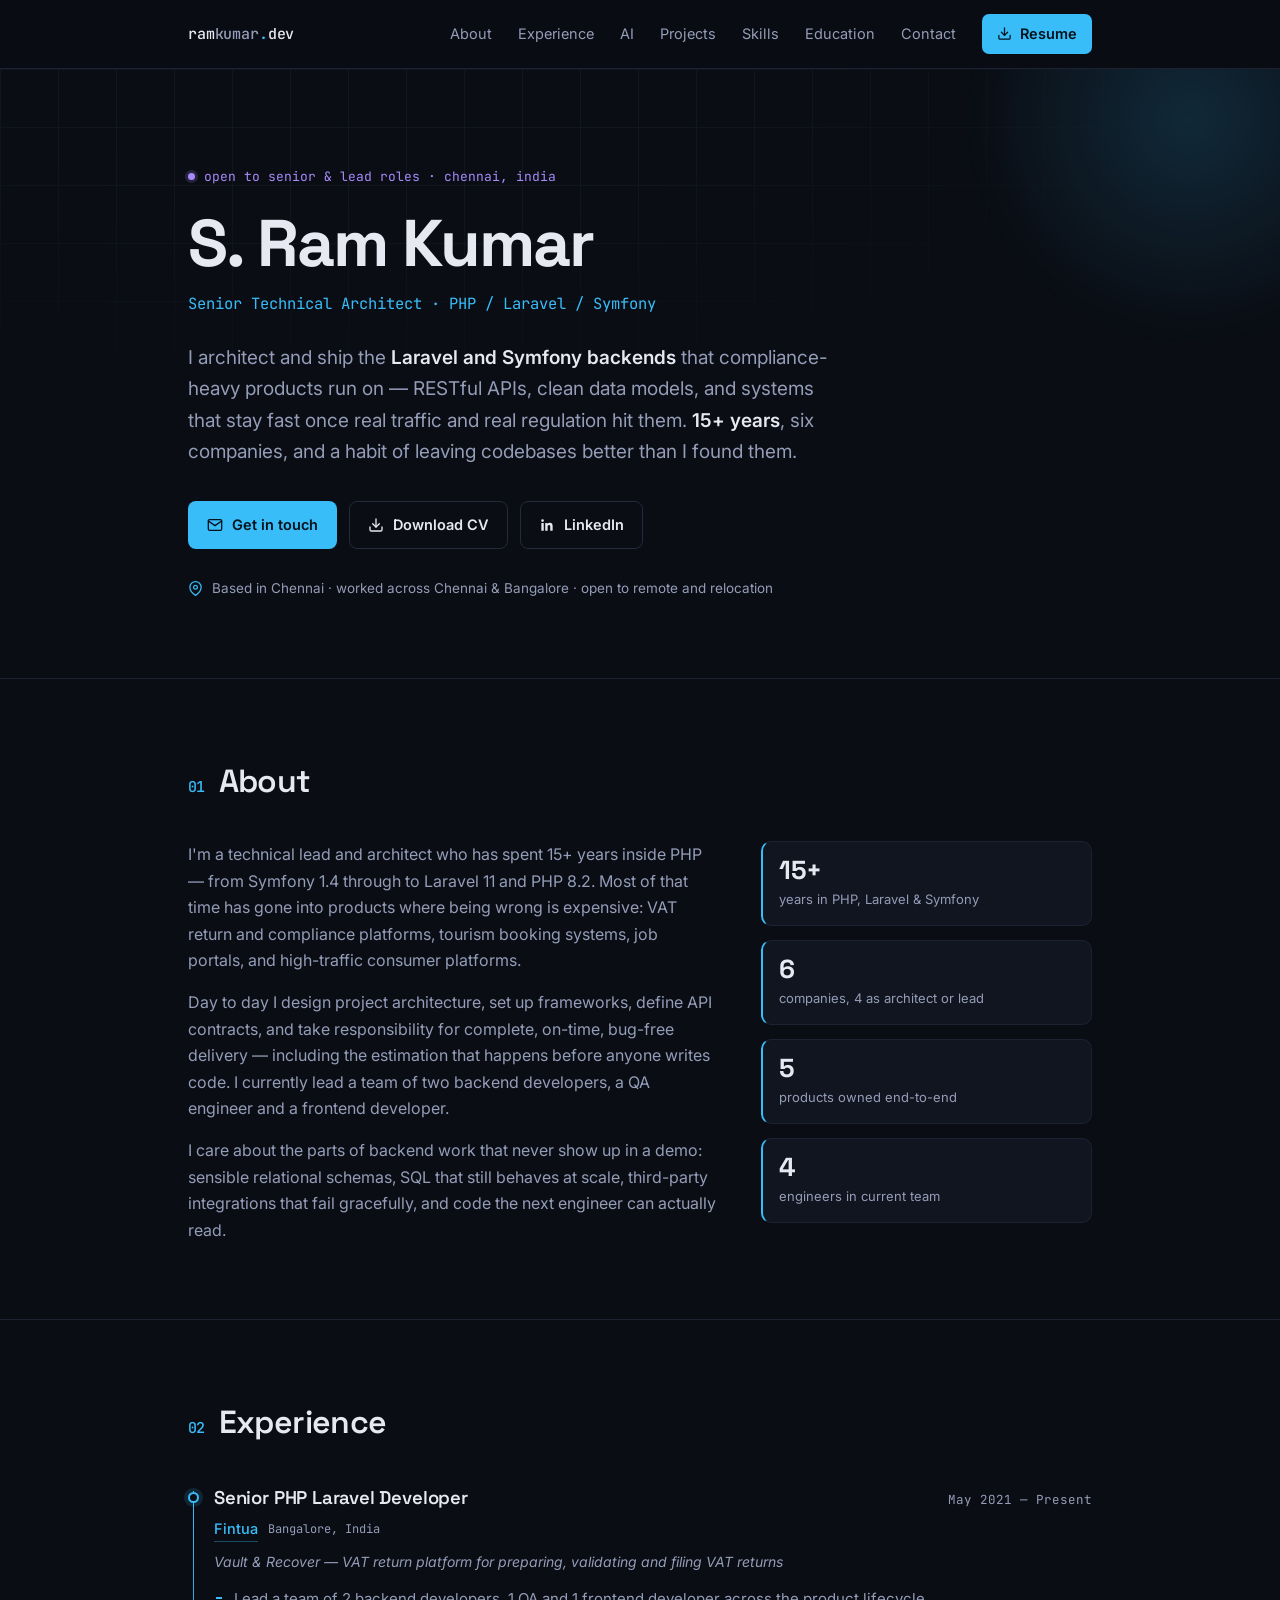
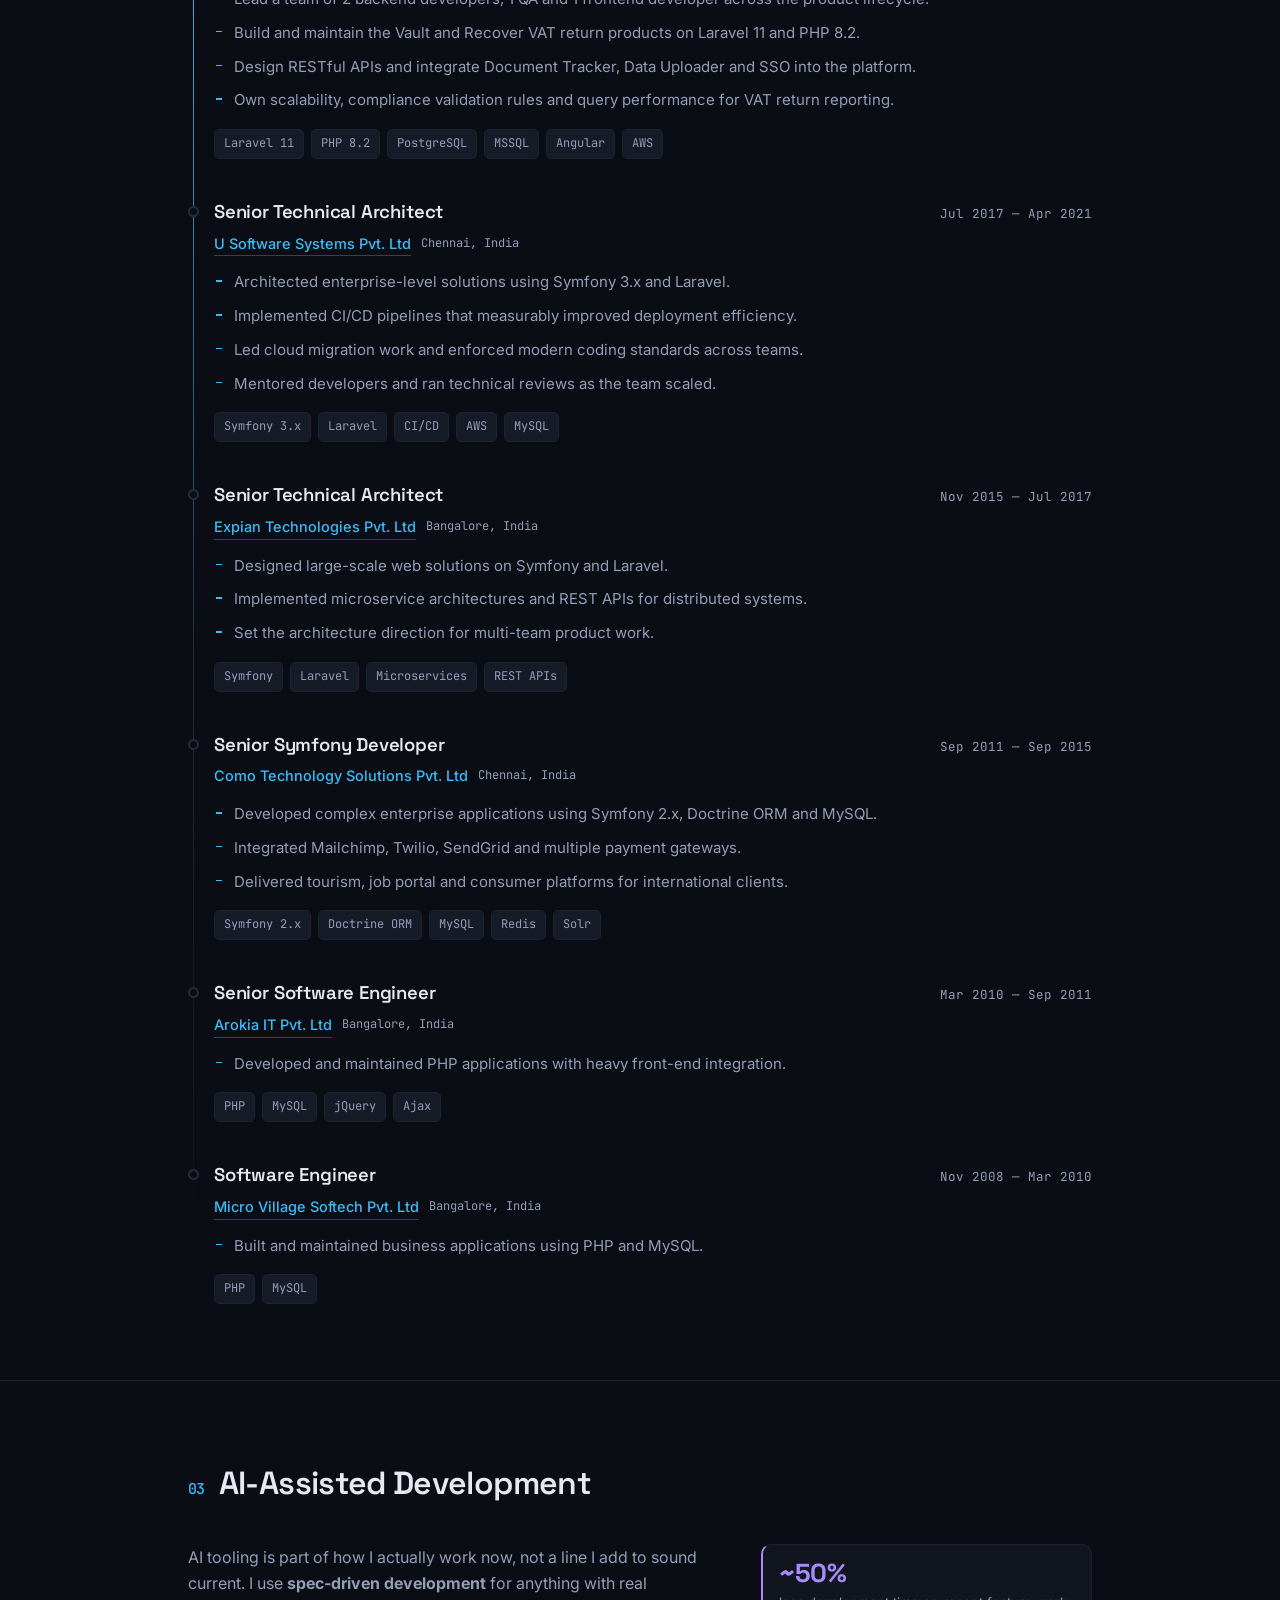
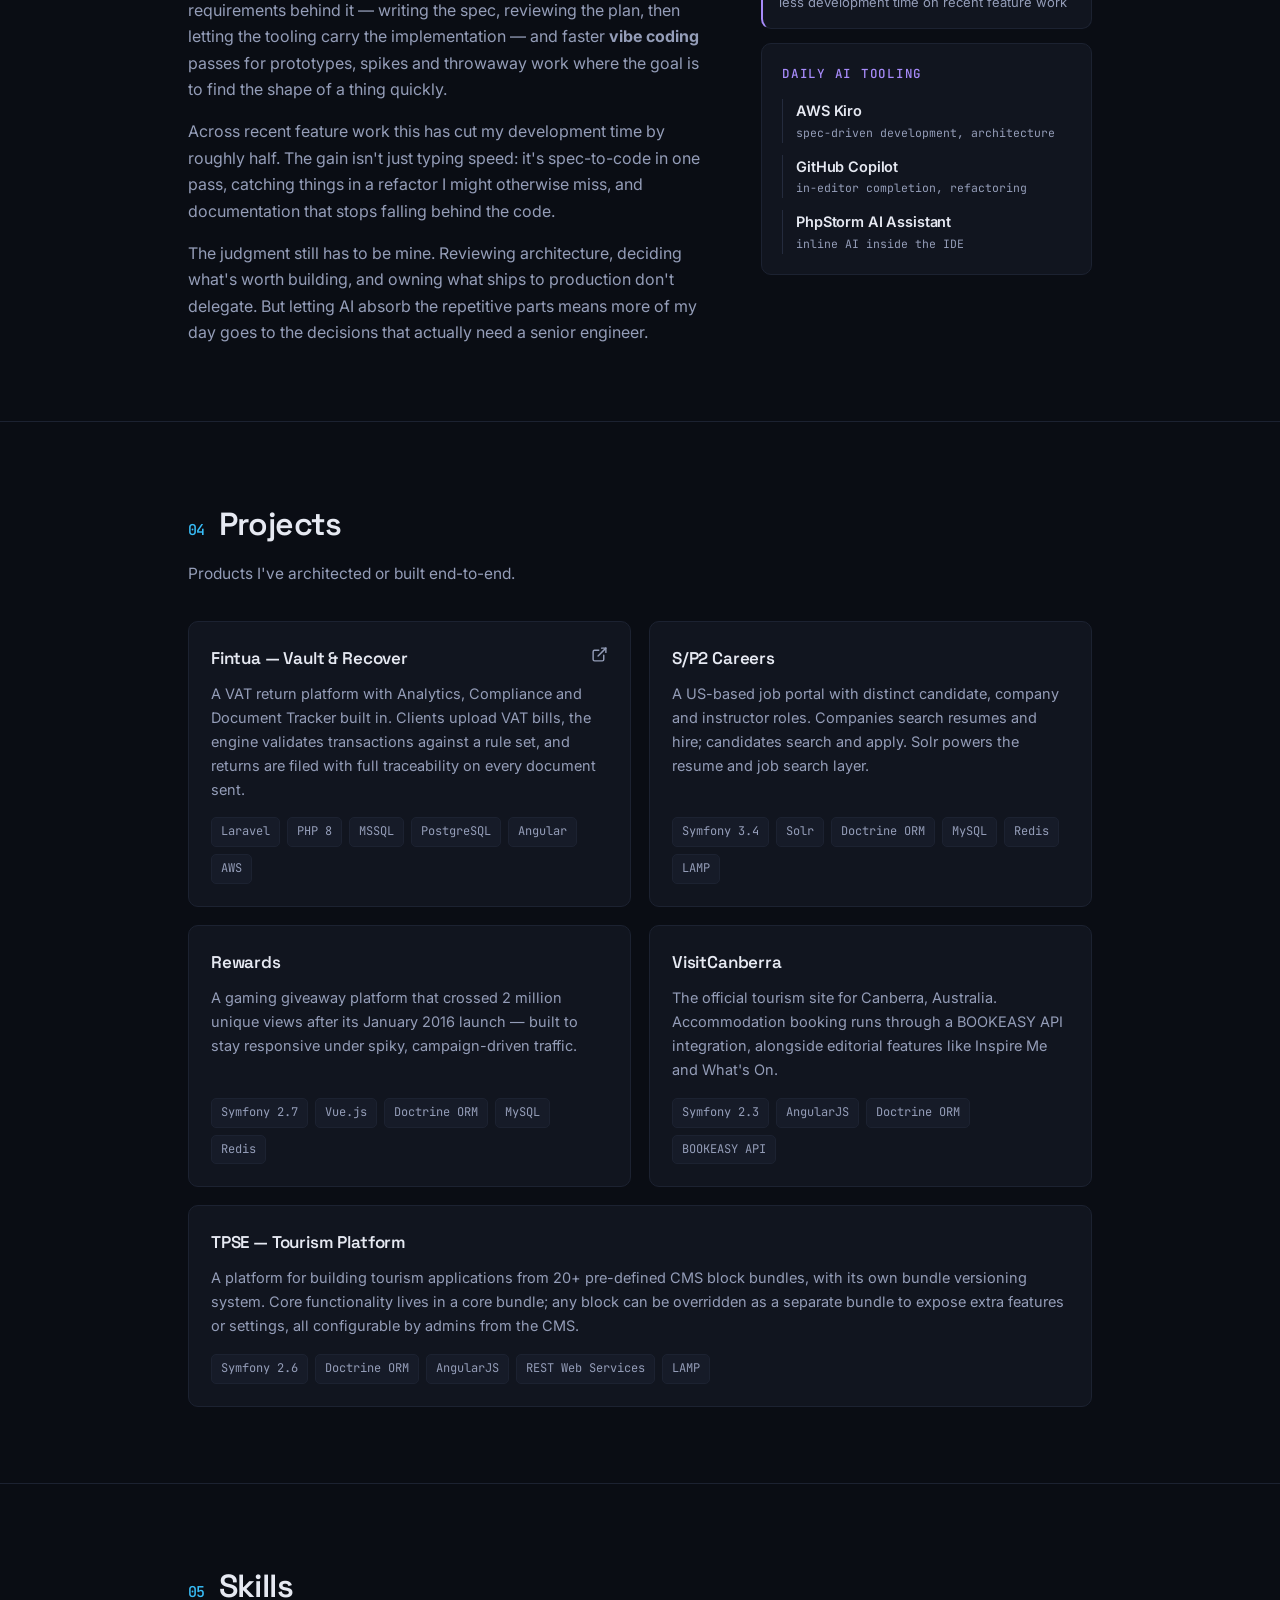
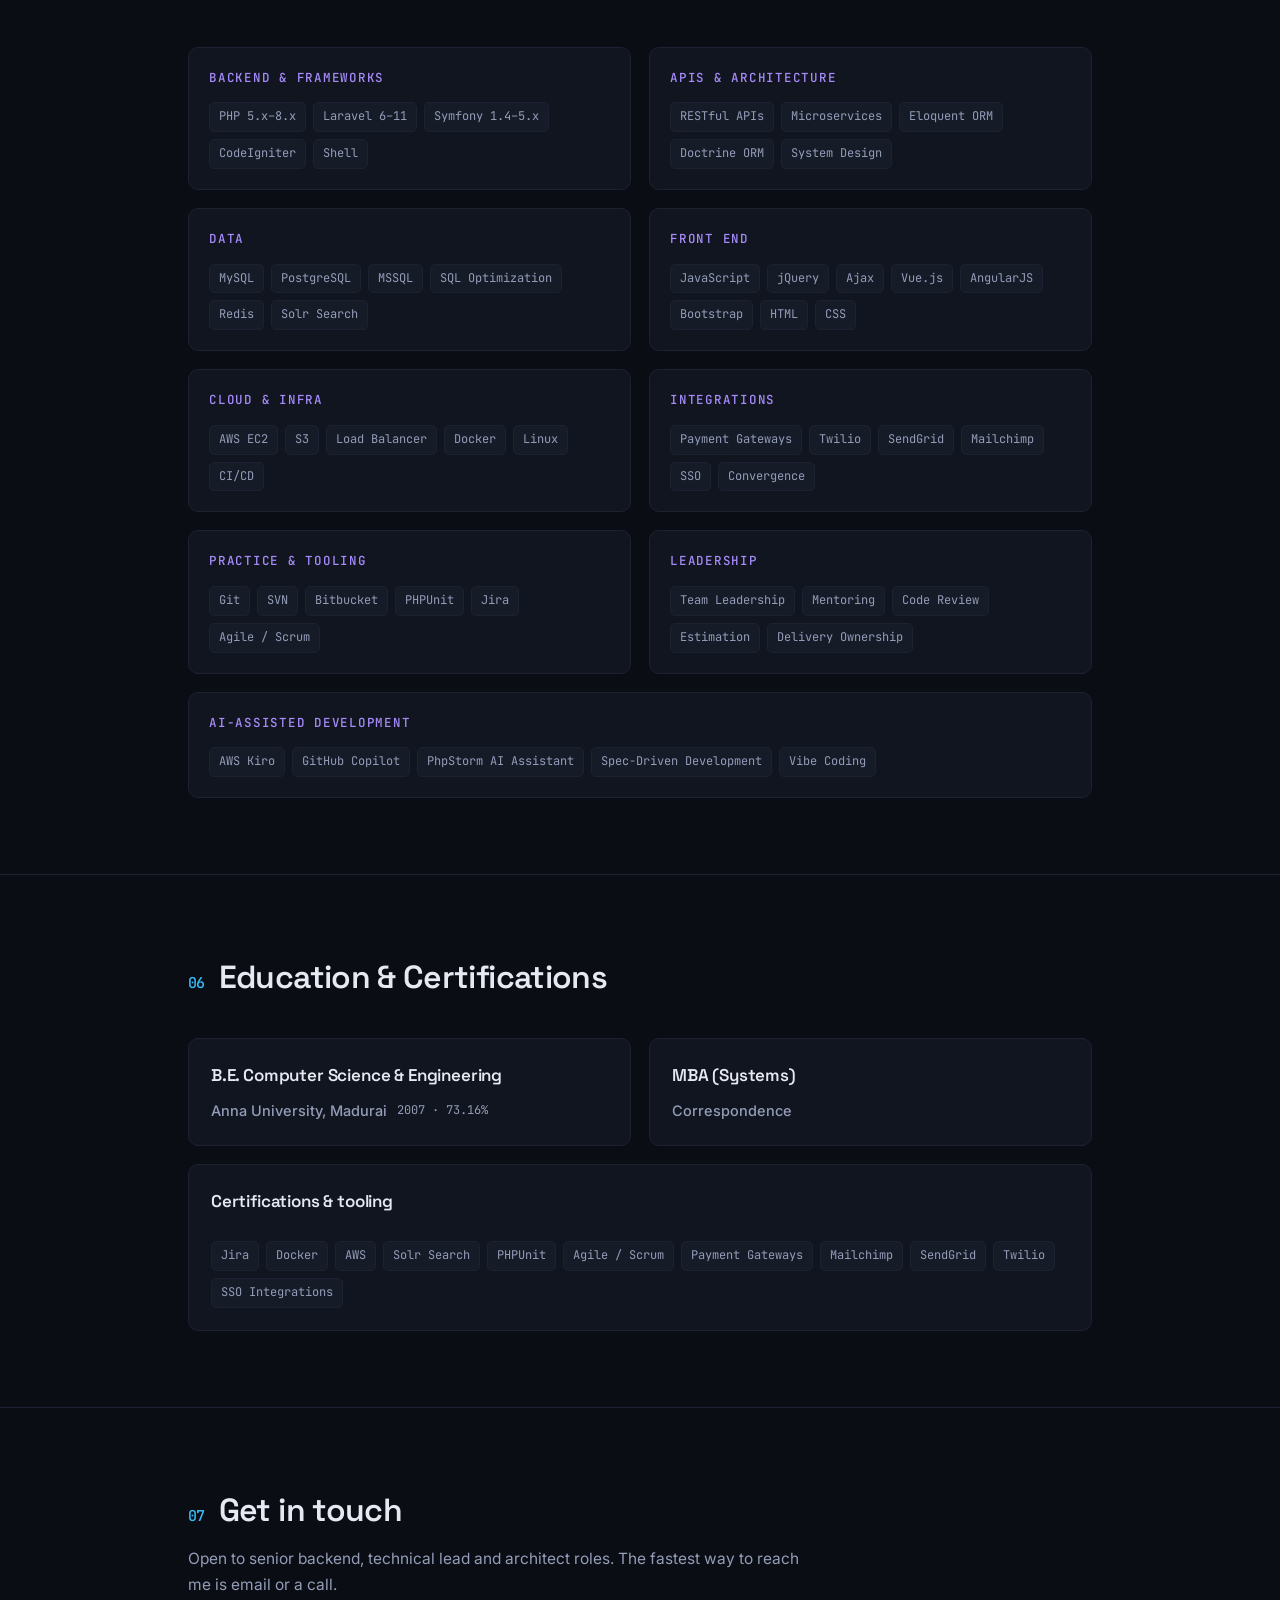
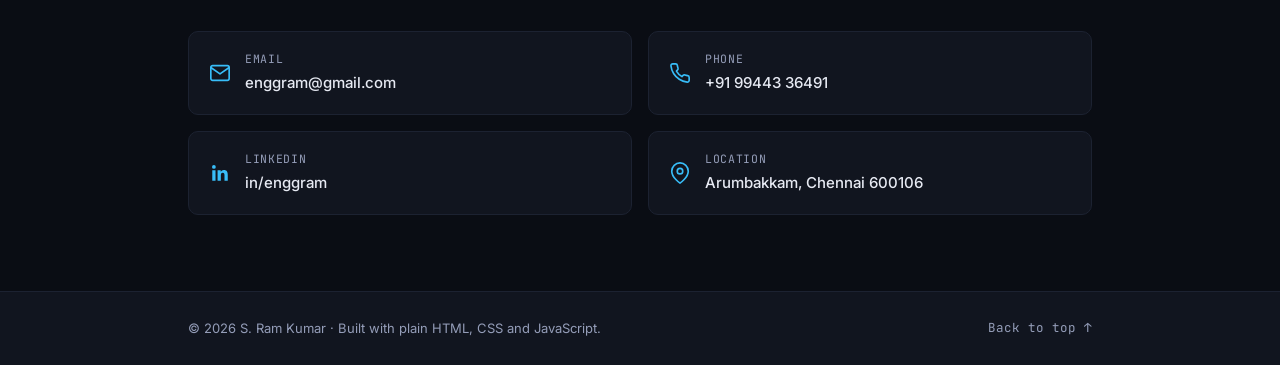
==== commit 6e2c11e6: "Added AI Skills" ====
--- a/index.html
+++ b/index.html
@@ -35,6 +35,7 @@
     <nav class="links" id="navLinks" aria-label="Main navigation">
       <a href="#about">About</a>
       <a href="#experience">Experience</a>
+      <a href="#ai">AI</a>
       <a href="#projects">Projects</a>
       <a href="#skills">Skills</a>
       <a href="#education">Education</a>
@@ -251,10 +252,67 @@
     </div>
   </section>
 
-  <!-- ============ 03 PROJECTS ============ -->
+  <!-- ============ 03 AI-ASSISTED DEVELOPMENT ============ -->
+  <section id="ai" class="reveal">
+    <div class="wrap">
+      <h2 class="section-title"><span class="num">03</span>AI-Assisted Development</h2>
+
+      <div class="about-grid">
+        <div class="about-copy">
+          <p>
+            AI tooling is part of how I actually work now, not a line I add to sound current. I use
+            <strong>spec-driven development</strong> for anything with real requirements behind it —
+            writing the spec, reviewing the plan, then letting the tooling carry the implementation —
+            and faster <strong>vibe coding</strong> passes for prototypes, spikes and throwaway work
+            where the goal is to find the shape of a thing quickly.
+          </p>
+          <p>
+            Across recent feature work this has cut my development time by roughly half. The gain
+            isn't just typing speed: it's spec-to-code in one pass, catching things in a refactor I
+            might otherwise miss, and documentation that stops falling behind the code.
+          </p>
+          <p>
+            The judgment still has to be mine. Reviewing architecture, deciding what's worth
+            building, and owning what ships to production don't delegate. But letting AI absorb the
+            repetitive parts means more of my day goes to the decisions that actually need a senior
+            engineer.
+          </p>
+        </div>
+
+        <div class="ai-side">
+          <ul class="stats" aria-label="Impact">
+            <li>
+              <strong>~50%</strong>
+              <span>less development time on recent feature work</span>
+            </li>
+          </ul>
+
+          <div class="skill-group">
+            <h3>daily ai tooling</h3>
+            <ul class="tool-list">
+              <li>
+                <b>AWS Kiro</b>
+                <span>spec-driven development, architecture</span>
+              </li>
+              <li>
+                <b>GitHub Copilot</b>
+                <span>in-editor completion, refactoring</span>
+              </li>
+              <li>
+                <b>PhpStorm AI Assistant</b>
+                <span>inline AI inside the IDE</span>
+              </li>
+            </ul>
+          </div>
+        </div>
+      </div>
+    </div>
+  </section>
+
+  <!-- ============ 04 PROJECTS ============ -->
   <section id="projects" class="reveal">
     <div class="wrap">
-      <h2 class="section-title"><span class="num">03</span>Projects</h2>
+      <h2 class="section-title"><span class="num">04</span>Projects</h2>
       <p class="section-lead">Products I've architected or built end-to-end.</p>
 
       <div class="project-grid">
@@ -330,7 +388,7 @@
   <!-- ============ 04 SKILLS ============ -->
   <section id="skills" class="reveal">
     <div class="wrap">
-      <h2 class="section-title"><span class="num">04</span>Skills</h2>
+      <h2 class="section-title"><span class="num">05</span>Skills</h2>
 
       <div class="skills-grid">
         <div class="skill-group">
@@ -386,6 +444,14 @@
           <h3>leadership</h3>
           <ul class="tags">
             <li>Team Leadership</li><li>Mentoring</li><li>Code Review</li><li>Estimation</li><li>Delivery Ownership</li>
+          </ul>
+        </div>
+
+        <div class="skill-group skill-group-wide">
+          <h3>ai-assisted development</h3>
+          <ul class="tags">
+            <li>AWS Kiro</li><li>GitHub Copilot</li><li>PhpStorm AI Assistant</li>
+            <li>Spec-Driven Development</li><li>Vibe Coding</li>
           </ul>
         </div>
       </div>
@@ -395,7 +461,7 @@
   <!-- ============ 05 EDUCATION ============ -->
   <section id="education" class="reveal">
     <div class="wrap">
-      <h2 class="section-title"><span class="num">05</span>Education &amp; Certifications</h2>
+      <h2 class="section-title"><span class="num">06</span>Education &amp; Certifications</h2>
 
       <div class="edu-grid">
         <article class="card">
@@ -423,7 +489,7 @@
   <!-- ============ 06 CONTACT ============ -->
   <section id="contact" class="contact reveal">
     <div class="wrap">
-      <h2 class="section-title"><span class="num">06</span>Get in touch</h2>
+      <h2 class="section-title"><span class="num">07</span>Get in touch</h2>
       <p class="section-lead">
         Open to senior backend, technical lead and architect roles. The fastest way to reach me is
         email or a call.
--- a/assets/css/styles.css
+++ b/assets/css/styles.css
@@ -414,6 +414,39 @@
 }
 
 /* ---------------------------------------------------------
+   AI-assisted development
+   --------------------------------------------------------- */
+.ai-side{ display:grid; gap:14px; align-content:start; }
+.ai-side .stats li{ border-left-color:var(--accent-2); }
+.ai-side .stats strong{ color:var(--accent-2); }
+
+.tool-list{
+  list-style:none;
+  display:grid;
+  gap:12px;
+  margin:14px 0 0;
+}
+.tool-list li{
+  display:grid;
+  gap:1px;
+  padding-left:13px;
+  border-left:1.5px solid var(--line);
+  transition:border-color .18s ease;
+}
+.tool-list li:hover{ border-left-color:var(--accent); }
+.tool-list b{
+  font-size:14.5px;
+  font-weight:600;
+  color:var(--text);
+  letter-spacing:-.01em;
+}
+.tool-list span{
+  font-family:var(--font-mono);
+  font-size:11.5px;
+  color:var(--text-muted);
+}
+
+/* ---------------------------------------------------------
    Experience timeline
    --------------------------------------------------------- */
 .timeline{
@@ -624,6 +657,7 @@
   margin:0;
 }
 .skill-group .tags{ margin-top:14px; }
+.skill-group-wide{ grid-column:1 / -1; }
 
 /* ---------------------------------------------------------
    Contact
